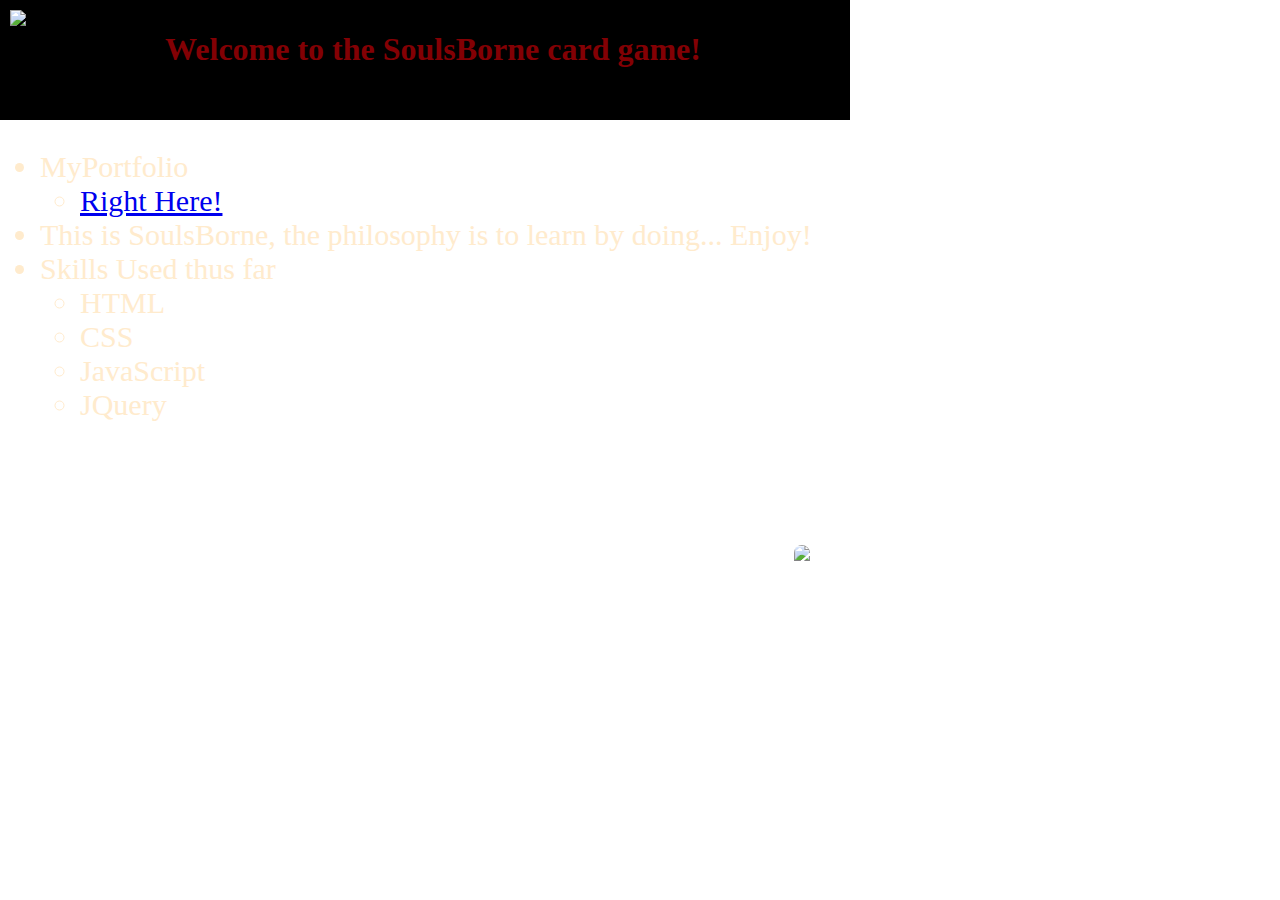
==== about.html @ ba14f4ab "v0.1 - Sean Mee" ====
<!DOCTYPE html>
<html>
<head>
    <link rel="stylesheet" type="text/css" href="about.css">
</head>
<body>
    <div id="container">
        <div id="header">
            <img src="images/chester.jpg" id="chester">
            <h1>Welcome to the SoulsBorne card game!</h1>
        </div>
        <div id="about">
            <ul>
                <li>
                    MyPortfolio
                    <ul>
                        <li><a href="#">Right Here!</a></li>
                    </ul>
                </li>
                <li>
                    This is SoulsBorne, the philosophy is to learn by doing... Enjoy!
                </li>
                <li>
                    Skills Used thus far
                    <ul>
                        <li>
                            HTML
                        </li>
                        <li>
                            CSS
                        </li>
                        <li>
                            JavaScript
                        </li>
                        <li>
                            JQuery
                        </li>
                    </ul>
                </li>
            </ul>
            <img src="images/profile.jpg" id="profile">
        </div>
    </div>
</body>
</html>
---- about.css ----
@font-face {
    font-family: darkFont;
    src: url(augusta-shadow.ttf);
}
body {
    margin: 0;
}
#container{
    width: 850px;
    background-image: url("images/background.jpg");
    background-size: cover;
    background-position: -400px 0;
    height: 735px;
    position: relative;
}
#header{
    height: 100px;
    padding: 10px;
    background-color: black;
}
h1{
    font-family: darkFont;
    color: #830004;
    text-align: center;
}
ul {
    font-family: darkFont;
    color: blanchedalmond;
    font-size: 30px;
}
#chester {
    height: 100px;
    float: left;
}
#profile {
    position: absolute;
    right: 40px;
    bottom: 40px;
    height: 150px;
    border-radius: 100px;
}
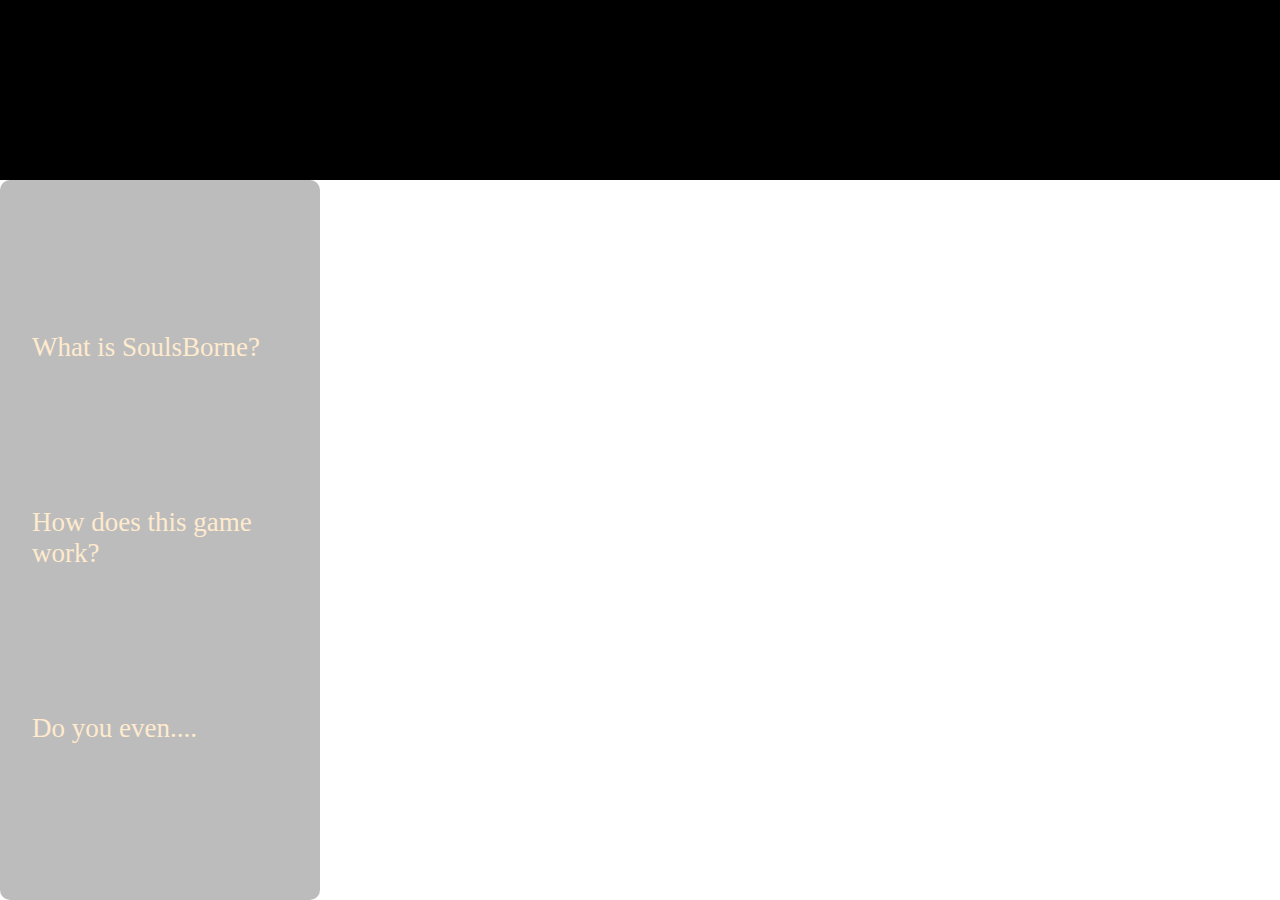
==== commit 87e507f3: "v1.0 - Sean Mee" ====
--- a/about.html
+++ b/about.html
@@ -1,44 +1,23 @@
 <!DOCTYPE html>
 <html>
 <head>
-    <link rel="stylesheet" type="text/css" href="about.css">
+    <link rel="stylesheet" type="text/css" href="about.css"/>
 </head>
 <body>
-    <div id="container">
-        <div id="header">
-            <img src="images/chester.jpg" id="chester">
-            <h1>Welcome to the SoulsBorne card game!</h1>
-        </div>
-        <div id="about">
+    <div id="header"></div>
+    <div id="main-content">
+        <div id="side-bar">
             <ul>
-                <li>
-                    MyPortfolio
-                    <ul>
-                        <li><a href="#">Right Here!</a></li>
-                    </ul>
+                <li id="whatIs">
+                    What is SoulsBorne?
                 </li>
-                <li>
-                    This is SoulsBorne, the philosophy is to learn by doing... Enjoy!
+                <li id="rules">
+                    How does this game work?
                 </li>
-                <li>
-                    Skills Used thus far
-                    <ul>
-                        <li>
-                            HTML
-                        </li>
-                        <li>
-                            CSS
-                        </li>
-                        <li>
-                            JavaScript
-                        </li>
-                        <li>
-                            JQuery
-                        </li>
-                    </ul>
+                <li id="doYou">
+                    Do you even....
                 </li>
             </ul>
-            <img src="images/profile.jpg" id="profile">
         </div>
     </div>
 </body>
--- a/about.css
+++ b/about.css
@@ -2,40 +2,35 @@
     font-family: darkFont;
     src: url(augusta-shadow.ttf);
 }
-body {
-    margin: 0;
-}
-#container{
-    width: 850px;
-    background-image: url("images/background.jpg");
-    background-size: cover;
-    background-position: -400px 0;
-    height: 735px;
-    position: relative;
+
+body{
+    margin:0;
 }
 #header{
-    height: 100px;
-    padding: 10px;
+    height: 20vh;
+    width: 100vw;
     background-color: black;
 }
-h1{
-    font-family: darkFont;
-    color: #830004;
-    text-align: center;
+#main-content{
+    height: 80vh;
+    width: 100vw;
+    background-image: url('images/background.jpg');
+    background-size: contain;
 }
-ul {
+ul{
+    margin:0;
+    padding: 25% 0 0 10%;
+    font-size: 3vmin;
     font-family: darkFont;
     color: blanchedalmond;
-    font-size: 30px;
 }
-#chester {
-    height: 100px;
-    float: left;
+li{
+    padding: 25% 0;
+    list-style-type: none;
 }
-#profile {
-    position: absolute;
-    right: 40px;
-    bottom: 40px;
-    height: 150px;
-    border-radius: 100px;
+#side-bar {
+    height: 100%;
+    width: 25%;
+    background-color: rgba(128,128,131,0.53);
+    border-radius: 10px;
 }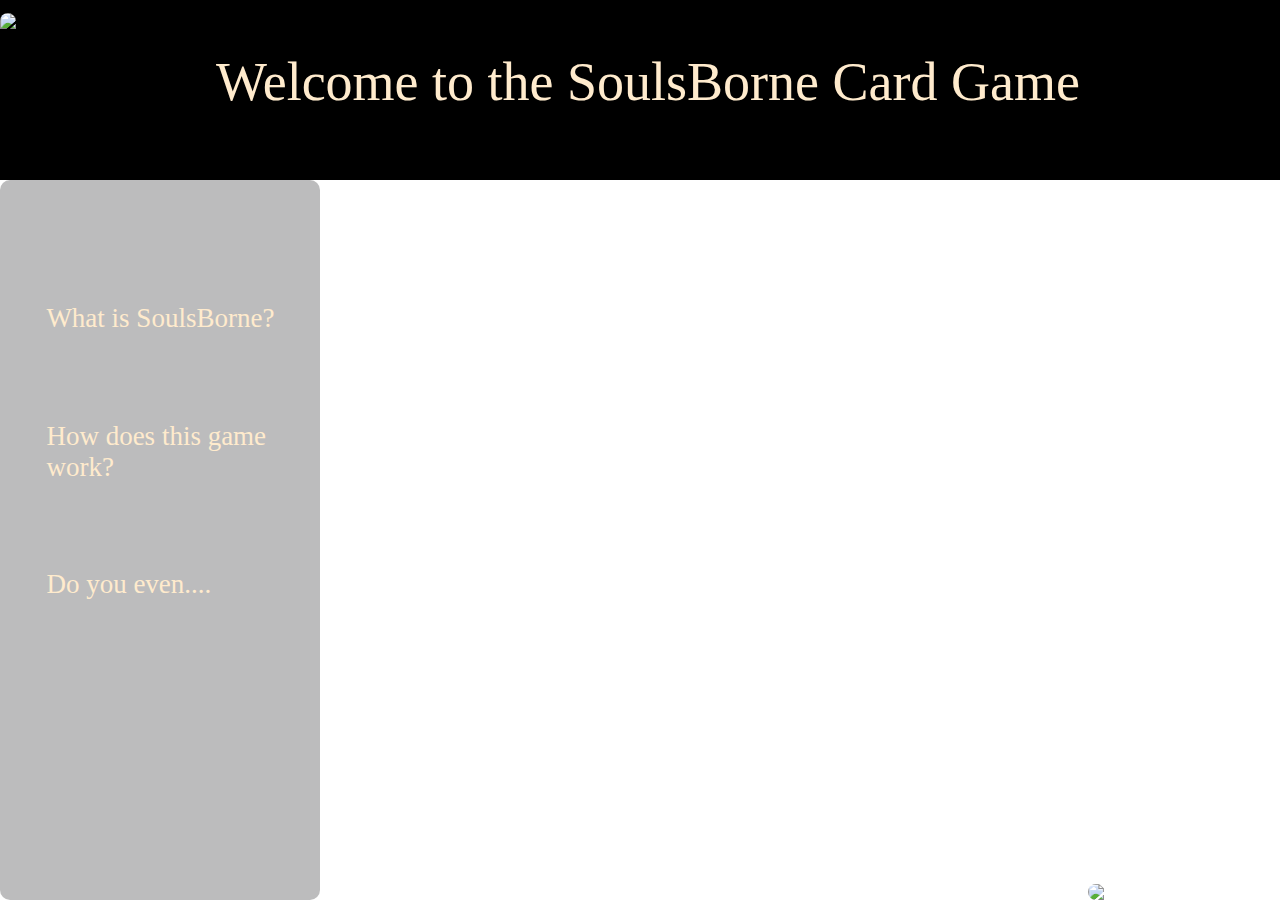
==== commit 4cf2d370: "v1.0 - Sean Mee: About Page Updates" ====
--- a/about.html
+++ b/about.html
@@ -2,9 +2,38 @@
 <html>
 <head>
     <link rel="stylesheet" type="text/css" href="about.css"/>
+    <script src="https://code.jquery.com/jquery-3.1.0.js"></script>
+    <script>
+        $(document).ready(function() {
+
+            function rulesClick() {
+                $('#rules').click(function(){
+                var rulesPopUp = $('<div>').addClass('rules').html("<p>These are the rules.</p>");
+                $('#main-content').append(rulesPopUp);
+                })
+            }
+            function doYouClick() {
+                $('#doYou').click(function(){
+                var doYouPopUp = $('<div>').addClass('doYou').html("<p>These are the rules.</p>");
+                $('#main-content').append(doYouPopUp);
+                })
+            }
+            function whatIsClick() {
+                $('#whatIs').click(function(){
+                var whatIsPopUp = $('<div>').addClass('whatIs').html("<p>These are the rules.</p>");
+                $('#main-content').append(whatIsPopUp);
+                });
+            }
+            whatIsClick();
+            rulesClick();
+            doYouClick();
+        });
+    </script>
 </head>
 <body>
-    <div id="header"></div>
+    <div id="header">
+        <img id="chester" src="images/chester.jpg"><p>Welcome to the SoulsBorne Card Game</p>
+    </div>
     <div id="main-content">
         <div id="side-bar">
             <ul>
@@ -19,6 +48,7 @@
                 </li>
             </ul>
         </div>
+        <img id="profile" src="images/profile.jpg">
     </div>
 </body>
 </html>--- a/about.css
+++ b/about.css
@@ -10,27 +10,86 @@
     height: 20vh;
     width: 100vw;
     background-color: black;
+    box-sizing: border-box;
 }
 #main-content{
     height: 80vh;
     width: 100vw;
     background-image: url('images/background.jpg');
-    background-size: contain;
+    background-size: cover;
+    background-repeat: no-repeat;
+    position: relative;
+}
+#header p{
+    font-family: darkFont,serif;
+    color: blanchedalmond;
+    font-size: 6vmin;
+    text-align: center;
+    margin-top:0;
+    padding-top: 4%;
 }
 ul{
     margin:0;
     padding: 25% 0 0 10%;
     font-size: 3vmin;
-    font-family: darkFont;
+    font-family: darkFont, serif;
     color: blanchedalmond;
 }
 li{
-    padding: 25% 0;
+    padding: 15% 5%;
     list-style-type: none;
+}
+.whatIs{
+    position: absolute;
+    top: 10%;
+    font-size: 3vmin;
+    color: blanchedalmond;
+    font-family: darkFont, serif;
+    display: inline-block;
+}
+.rules{
+    position: absolute;
+    top: 30%;
+    font-size: 3vmin;
+    color: blanchedalmond;
+    font-family: darkFont, serif;
+    display: inline-block;
+}
+.doYou{
+    position: absolute;
+    top: 50%;
+    font-size: 3vmin;
+    color: blanchedalmond;
+    font-family: darkFont, serif;
+    display: inline-block;
+}
+.whatIs, .rules, .doYou {
+    background-color: rgba(128,128,131,0.53);
+    width: 40%;
+    margin-left: 5%;
+    border-radius: 10px;
+    padding: 1%;
+
 }
 #side-bar {
     height: 100%;
     width: 25%;
     background-color: rgba(128,128,131,0.53);
     border-radius: 10px;
+    box-sizing: border-box;
+    display: inline-block;
+
+}
+#profile{
+    width: 15%;
+    position: absolute;
+    bottom: 0;
+    right: 0;
+    border-radius: 120px;
+}
+#chester{
+    height: 80%;
+    border-radius: 120px;
+    float: left;
+    margin-top: 1%;
 }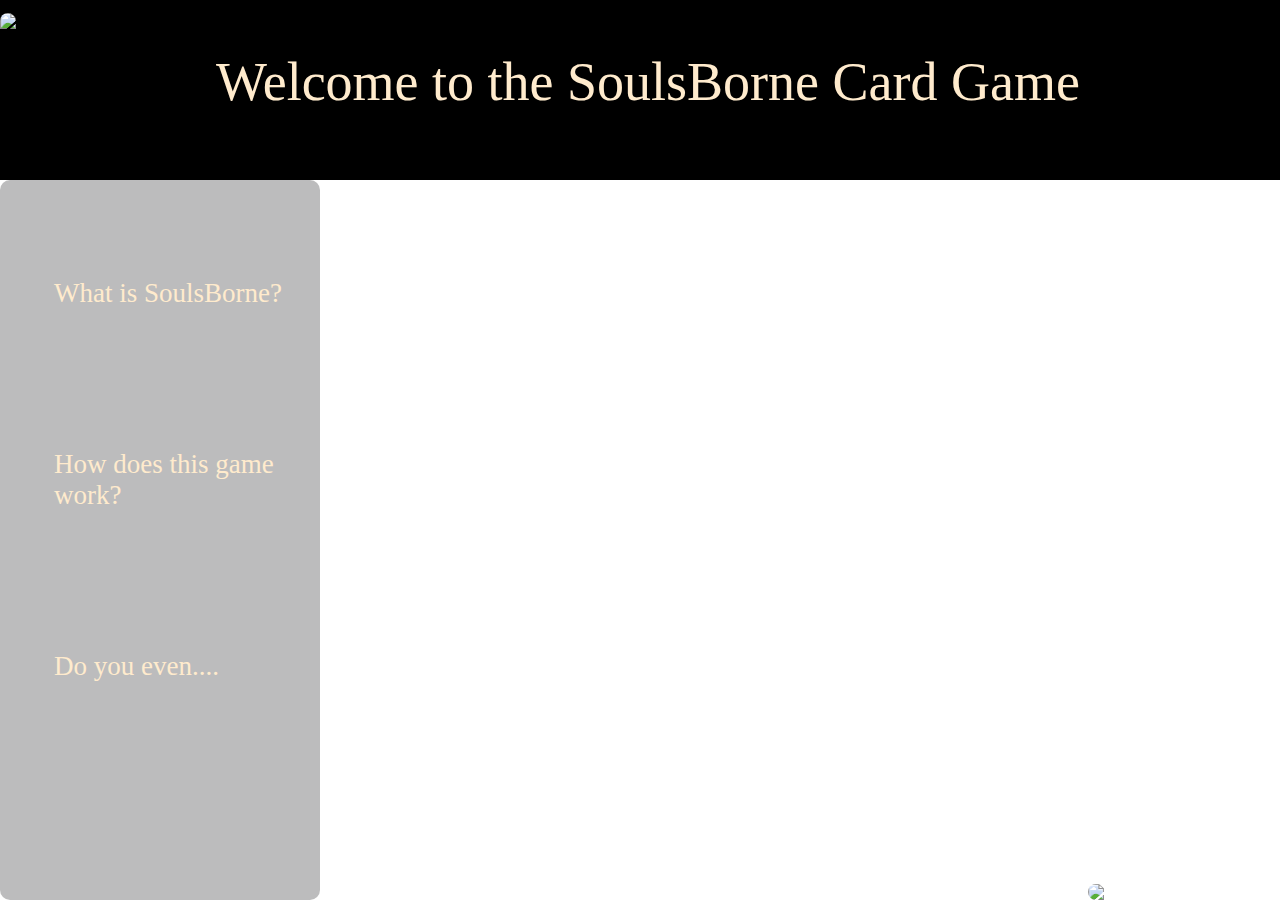
==== commit 4c87d044: "v1.0 - Sean Mee: updated about page" ====
--- a/about.html
+++ b/about.html
@@ -5,24 +5,32 @@
     <script src="https://code.jquery.com/jquery-3.1.0.js"></script>
     <script>
         $(document).ready(function() {
-
+            function whatIsClick() {
+                $('#whatIs').click(function(){
+                    var whatIsPopUp = $('<div>').addClass('whatIs').html("<p>These are the rules.</p>");
+                    $('#main-content').append(whatIsPopUp);
+                    $('#whatIs').mouseout(function(){
+                        $('.whatIs').remove();
+                    })
+                });
+            }
             function rulesClick() {
                 $('#rules').click(function(){
-                var rulesPopUp = $('<div>').addClass('rules').html("<p>These are the rules.</p>");
-                $('#main-content').append(rulesPopUp);
-                })
+                    var rulesPopUp = $('<div>').addClass('rules').html("<p>These are the rules.</p>");
+                    $('#main-content').append(rulesPopUp);
+                    $('#rules').mouseout(function(){
+                        $('.rules').remove();
+                    });
+                });
             }
             function doYouClick() {
                 $('#doYou').click(function(){
-                var doYouPopUp = $('<div>').addClass('doYou').html("<p>These are the rules.</p>");
-                $('#main-content').append(doYouPopUp);
+                    var doYouPopUp = $('<div>').addClass('doYou').html("<p>These are the rules.</p>");
+                    $('#main-content').append(doYouPopUp);
+                    $('#doYou').mouseout(function(){
+                        $('.doYou').remove();
+                    })
                 })
-            }
-            function whatIsClick() {
-                $('#whatIs').click(function(){
-                var whatIsPopUp = $('<div>').addClass('whatIs').html("<p>These are the rules.</p>");
-                $('#main-content').append(whatIsPopUp);
-                });
             }
             whatIsClick();
             rulesClick();
--- a/about.css
+++ b/about.css
@@ -30,7 +30,6 @@
 }
 ul{
     margin:0;
-    padding: 25% 0 0 10%;
     font-size: 3vmin;
     font-family: darkFont, serif;
     color: blanchedalmond;
@@ -38,6 +37,8 @@
 li{
     padding: 15% 5%;
     list-style-type: none;
+    cursor: pointer;
+    margin: 20% 0;
 }
 .whatIs{
     position: absolute;
@@ -49,7 +50,7 @@
 }
 .rules{
     position: absolute;
-    top: 30%;
+    top: 38%;
     font-size: 3vmin;
     color: blanchedalmond;
     font-family: darkFont, serif;
@@ -57,7 +58,7 @@
 }
 .doYou{
     position: absolute;
-    top: 50%;
+    top: 65%;
     font-size: 3vmin;
     color: blanchedalmond;
     font-family: darkFont, serif;
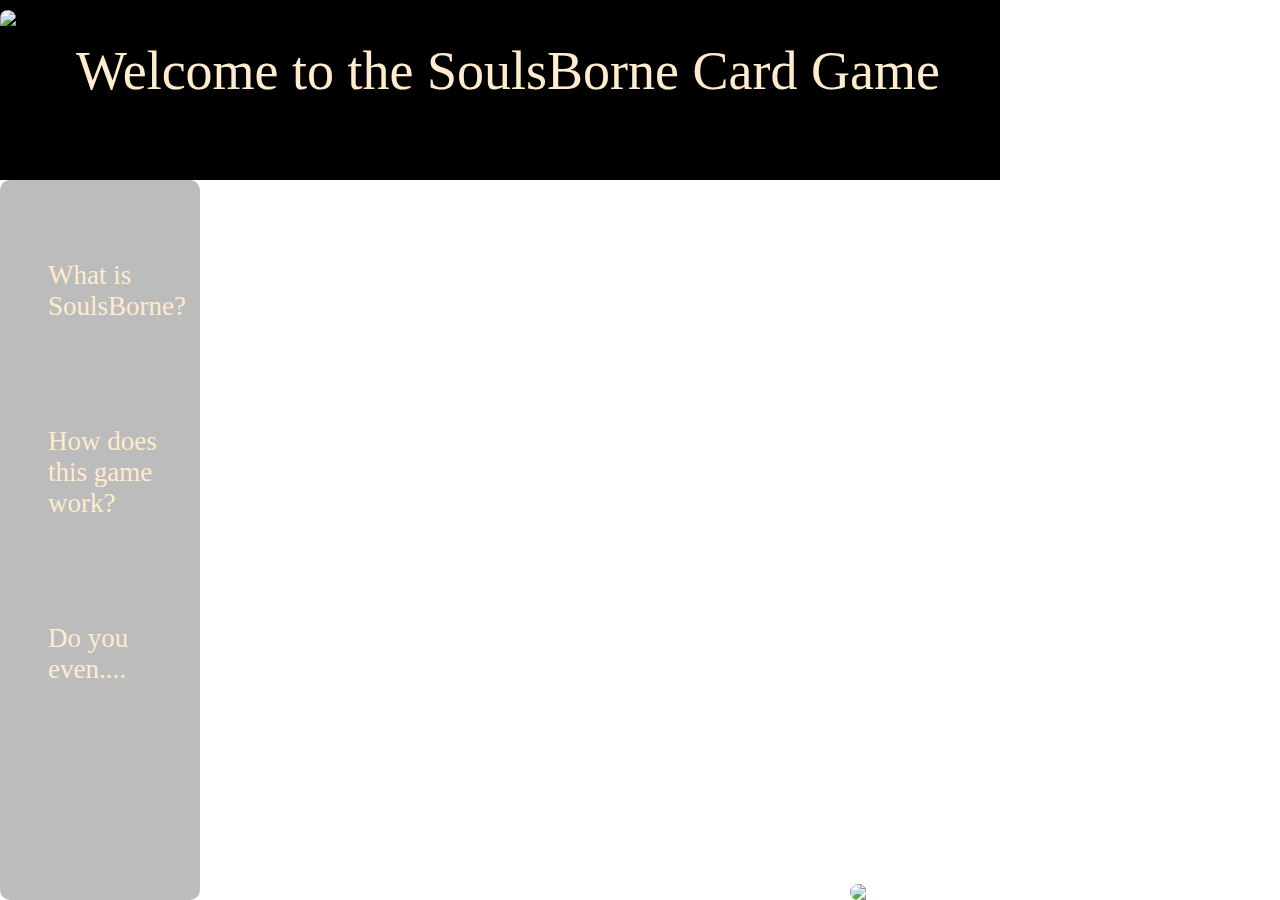
==== commit fca9031a: "v1.0 - Sean Mee: about finished" ====
--- a/about.html
+++ b/about.html
@@ -7,16 +7,16 @@
         $(document).ready(function() {
             function whatIsClick() {
                 $('#whatIs').click(function(){
-                    var whatIsPopUp = $('<div>').addClass('whatIs').html("<p>These are the rules.</p>");
+                    var whatIsPopUp = $('<div>').addClass('whatIs').html("<p>SoulsBorne is a series of games that includes Demon Souls, Dark Souls 1 2 & 3, and BloodBorne.  It is known for its difficulty and has sent many a player running for the hills. For those that can withstand the torment and abuse these games inflict on new players, they will find a game with deep lore and endless replayability.</p>");
                     $('#main-content').append(whatIsPopUp);
                     $('#whatIs').mouseout(function(){
                         $('.whatIs').remove();
-                    })
+                    });
                 });
             }
             function rulesClick() {
                 $('#rules').click(function(){
-                    var rulesPopUp = $('<div>').addClass('rules').html("<p>These are the rules.</p>");
+                    var rulesPopUp = $('<div>').addClass('rules').html("<p>This is just a simple memory match card game.  As you match cards you will learn a little more about the lore of Dark Souls… and maybe learn a little about the mechanics of the game as well…</p>");
                     $('#main-content').append(rulesPopUp);
                     $('#rules').mouseout(function(){
                         $('.rules').remove();
@@ -25,12 +25,12 @@
             }
             function doYouClick() {
                 $('#doYou').click(function(){
-                    var doYouPopUp = $('<div>').addClass('doYou').html("<p>These are the rules.</p>");
+                    var doYouPopUp = $('<div>').addClass('doYou').html("<p>Praise the JavaScript, jQuery, HTML, and CSS!<img id='solaire' src='images/solaire.jpg' style='width:15%;float:right;border-radius: 100px;'></p>");
                     $('#main-content').append(doYouPopUp);
                     $('#doYou').mouseout(function(){
                         $('.doYou').remove();
-                    })
-                })
+                    });
+                });
             }
             whatIsClick();
             rulesClick();
--- a/about.css
+++ b/about.css
@@ -38,11 +38,11 @@
     padding: 15% 5%;
     list-style-type: none;
     cursor: pointer;
-    margin: 20% 0;
+    margin: 35% 0;
 }
 .whatIs{
     position: absolute;
-    top: 10%;
+    top: 5%;
     font-size: 3vmin;
     color: blanchedalmond;
     font-family: darkFont, serif;
@@ -50,12 +50,13 @@
 }
 .rules{
     position: absolute;
-    top: 38%;
+    top: 35%;
     font-size: 3vmin;
     color: blanchedalmond;
     font-family: darkFont, serif;
     display: inline-block;
 }
+
 .doYou{
     position: absolute;
     top: 65%;
@@ -65,8 +66,8 @@
     display: inline-block;
 }
 .whatIs, .rules, .doYou {
-    background-color: rgba(128,128,131,0.53);
-    width: 40%;
+    background-color: rgba(128,128,131,0.72);
+    width: 50%;
     margin-left: 5%;
     border-radius: 10px;
     padding: 1%;
@@ -93,4 +94,15 @@
     border-radius: 120px;
     float: left;
     margin-top: 1%;
+}
+@media only screen and (min-width: 1000px) {
+    #header {
+        width: 1000px;
+    }
+    #main-content {
+        width: 1000px;
+    }
+    #side-bar{
+        width: 200px;
+    }
 }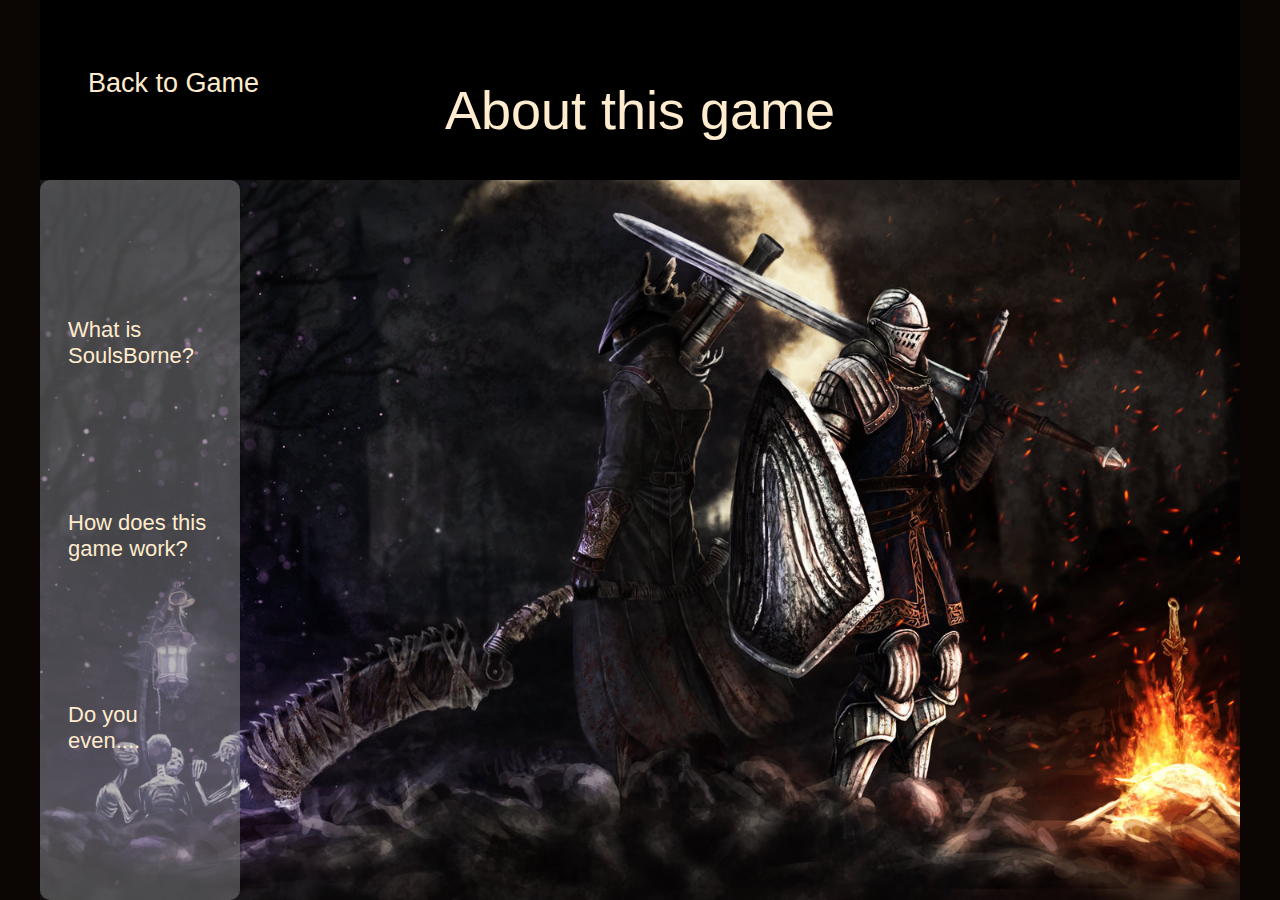
==== commit 647d07e4: "styled about branch and made a coming soon page for the settings section" ====
--- a/about.html
+++ b/about.html
@@ -7,7 +7,7 @@
         $(document).ready(function() {
             function whatIsClick() {
                 $('#whatIs').click(function(){
-                    var whatIsPopUp = $('<div>').addClass('whatIs').html("<p>SoulsBorne is a series of games that includes Demon Souls, Dark Souls 1 2 & 3, and BloodBorne.  It is known for its difficulty and has sent many a player running for the hills. For those that can withstand the torment and abuse these games inflict on new players, they will find a game with deep lore and endless replayability.</p>");
+                    var whatIsPopUp = $('<div>').addClass('whatIs infoBox').html("<p>SoulsBorne is a series of games that includes Demon Souls, Dark Souls 1 2 & 3, and BloodBorne.  It is known for its difficulty and has left many salty players in its path. For those that can withstand the torment and abuse these games inflict upon new players, they will find a game with deep lore and endless replayability.</p>");
                     $('#main-content').append(whatIsPopUp);
                     $('#whatIs').mouseout(function(){
                         $('.whatIs').remove();
@@ -16,7 +16,7 @@
             }
             function rulesClick() {
                 $('#rules').click(function(){
-                    var rulesPopUp = $('<div>').addClass('rules').html("<p>This is just a simple memory match card game.  As you match cards you will learn a little more about the lore of Dark Souls… and maybe learn a little about the mechanics of the game as well…</p>");
+                    var rulesPopUp = $('<div>').addClass('rules infoBox').html("<p>This is just a simple memory match card game.  As you match cards you will learn a little more about the lore of Dark Souls and maybe learn a little about the mechanics of the game as well.</p>");
                     $('#main-content').append(rulesPopUp);
                     $('#rules').mouseout(function(){
                         $('.rules').remove();
@@ -25,7 +25,7 @@
             }
             function doYouClick() {
                 $('#doYou').click(function(){
-                    var doYouPopUp = $('<div>').addClass('doYou').html("<p>Praise the JavaScript, jQuery, HTML, and CSS!<img id='solaire' src='images/solaire.jpg' style='width:15%;float:right;border-radius: 100px;'></p>");
+                    var doYouPopUp = $('<div>').addClass('doYou infoBox').html("<p>Praise the JavaScript, jQuery, HTML, and CSS!<img id='solaire' src='images/solaire.jpg' style='width:15%;float:right;border-radius: 100px;'></p>");
                     $('#main-content').append(doYouPopUp);
                     $('#doYou').mouseout(function(){
                         $('.doYou').remove();
@@ -40,7 +40,7 @@
 </head>
 <body>
     <div id="header">
-        <img id="chester" src="images/chester.jpg"><p>Welcome to the SoulsBorne Card Game</p>
+        <div class="back"><a href="index.html">Back to Game</a></div><p>About this game</p>
     </div>
     <div id="main-content">
         <div id="side-bar">
@@ -56,7 +56,6 @@
                 </li>
             </ul>
         </div>
-        <img id="profile" src="images/profile.jpg">
     </div>
 </body>
 </html>--- a/about.css
+++ b/about.css
@@ -1,18 +1,25 @@
-@font-face {
-    font-family: darkFont;
-    src: url(augusta-shadow.ttf);
-}
-
 body{
     margin:0;
+    background-color: #0b0603;
+    height: 100vh;
+    width: 100vw;
+}
+a{
+    text-decoration: none;
+    color: blanchedalmond;
+}
+a:hover{
+    cursor: pointer;
 }
 #header{
     height: 20vh;
     width: 100vw;
     background-color: black;
     box-sizing: border-box;
+    margin: auto;
 }
 #main-content{
+    margin: auto;
     height: 80vh;
     width: 100vw;
     background-image: url('images/background.jpg');
@@ -21,7 +28,7 @@
     position: relative;
 }
 #header p{
-    font-family: darkFont,serif;
+    font-family: 'Roboto', Avenir, sans-serif;
     color: blanchedalmond;
     font-size: 6vmin;
     text-align: center;
@@ -30,47 +37,37 @@
 }
 ul{
     margin:0;
-    font-size: 3vmin;
-    font-family: darkFont, serif;
+    padding: 20px;
+    font-size: 22px;
+    font-family: 'Roboto', Avenir, sans-serif;
     color: blanchedalmond;
 }
-li{
+li {
     padding: 15% 5%;
     list-style-type: none;
     cursor: pointer;
-    margin: 35% 0;
+    margin: 58% 0;
 }
 .whatIs{
-    position: absolute;
-    top: 5%;
-    font-size: 3vmin;
-    color: blanchedalmond;
-    font-family: darkFont, serif;
-    display: inline-block;
+    top: 10%;
 }
 .rules{
+    top: 40%;
+}
+.doYou{
+    top: 70%;
+}
+.infoBox {
     position: absolute;
-    top: 35%;
-    font-size: 3vmin;
-    color: blanchedalmond;
-    font-family: darkFont, serif;
-    display: inline-block;
-}
-
-.doYou{
-    position: absolute;
-    top: 65%;
-    font-size: 3vmin;
-    color: blanchedalmond;
-    font-family: darkFont, serif;
-    display: inline-block;
-}
-.whatIs, .rules, .doYou {
     background-color: rgba(128,128,131,0.72);
     width: 50%;
     margin-left: 5%;
     border-radius: 10px;
     padding: 1%;
+    font-size: 2vmin;
+    color: blanchedalmond;
+    font-family: 'Roboto', Avenir, sans-serif;
+    display: inline-block;
 
 }
 #side-bar {
@@ -89,18 +86,19 @@
     right: 0;
     border-radius: 120px;
 }
-#chester{
-    height: 80%;
-    border-radius: 120px;
-    float: left;
-    margin-top: 1%;
+.back {
+    left: 4%;
+    position: relative;
+    font-size: 3vmin;
+    font-family: 'Roboto', Avenir, sans-serif;
+    top: 38%;
 }
-@media only screen and (min-width: 1000px) {
+@media only screen and (min-width: 1200px) {
     #header {
-        width: 1000px;
+        width: 1200px;
     }
     #main-content {
-        width: 1000px;
+        width: 1200px;
     }
     #side-bar{
         width: 200px;
